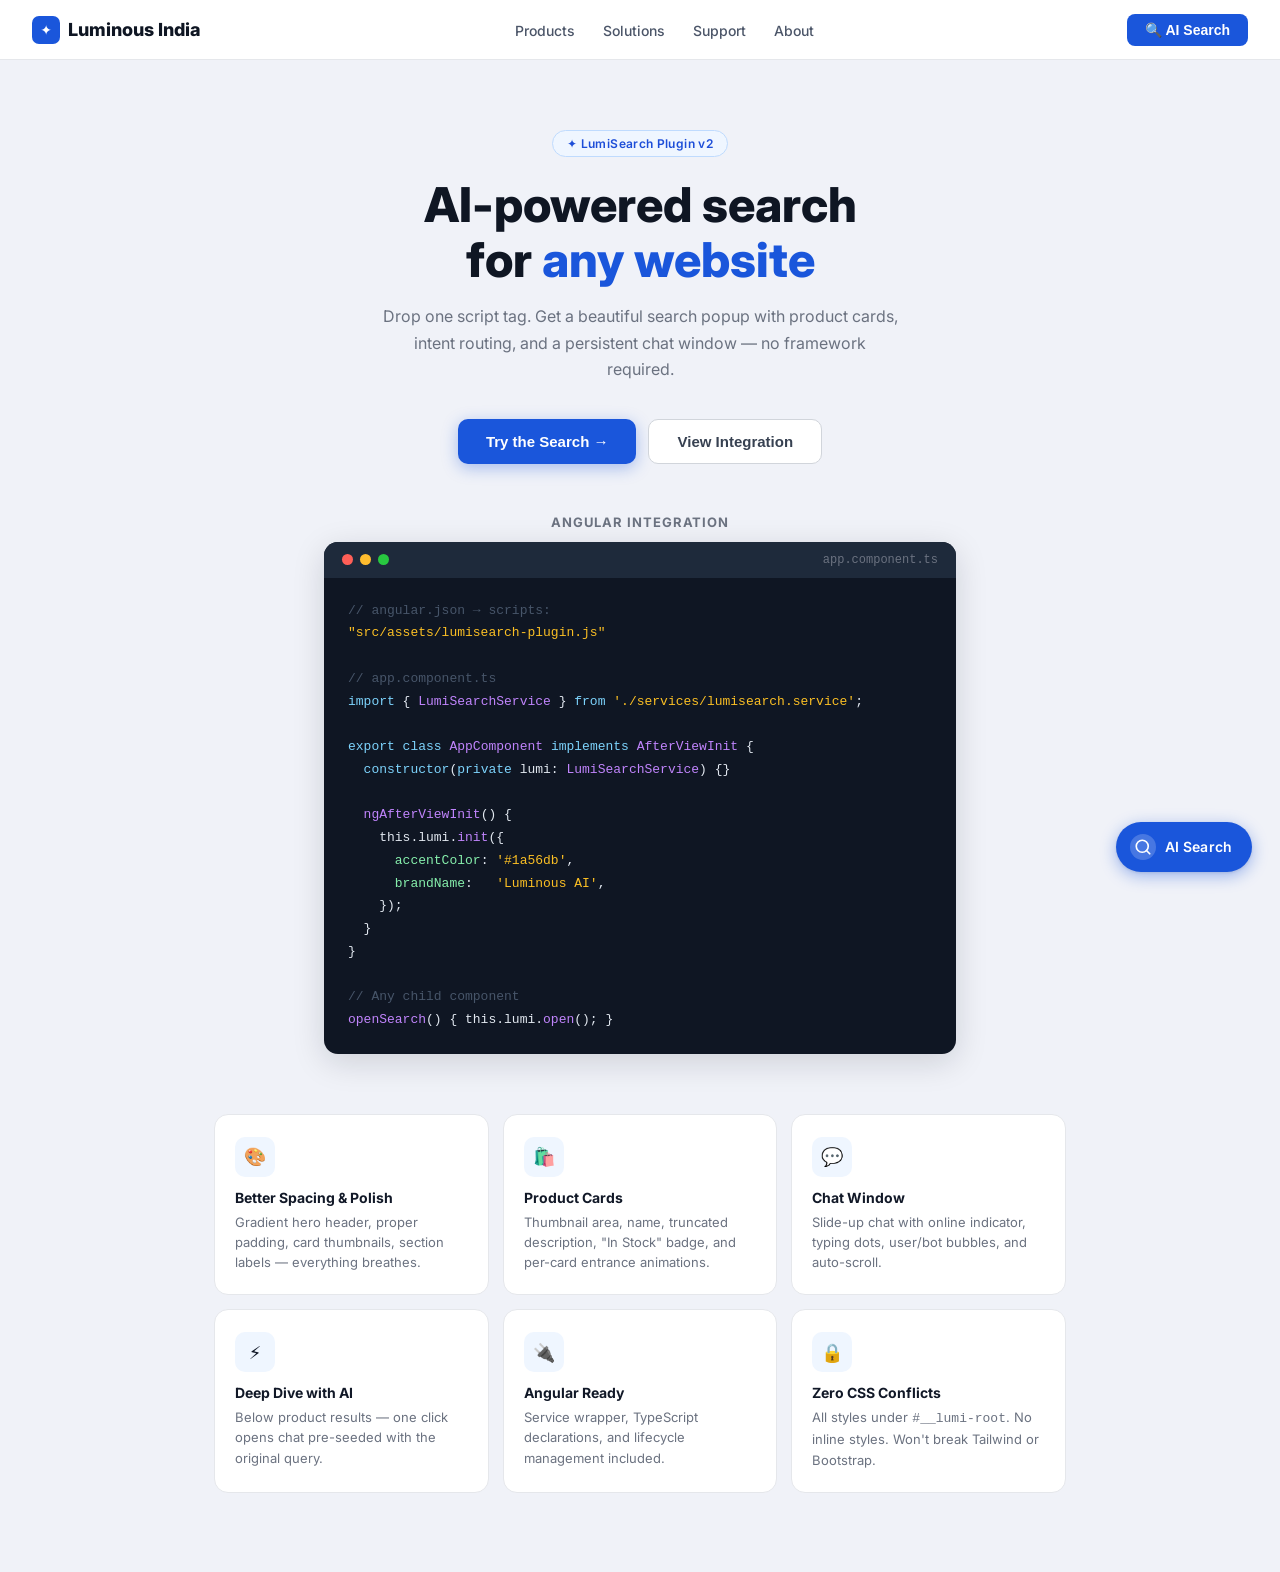
==== lumisearch-demo.html @ 0ca9f0e0 "Code Refector" ====
<!DOCTYPE html>
<html lang="en">

<head>
  <meta charset="UTF-8" />
  <meta name="viewport" content="width=device-width, initial-scale=1.0" />
  <title>LumiSearch Plugin — Demo</title>
  <link rel="preconnect" href="https://fonts.googleapis.com">
  <link href="https://fonts.googleapis.com/css2?family=Inter:wght@400;500;600;700;800&display=swap" rel="stylesheet">
  <style>
    *,
    *::before,
    *::after {
      box-sizing: border-box;
      margin: 0;
      padding: 0;
    }

    body {
      font-family: 'Inter', system-ui, sans-serif;
      background: #f0f2f8;
      color: #111827;
      min-height: 100vh;
    }

    /* Demo host page — simulates a real website */
    .site-nav {
      background: #fff;
      border-bottom: 1px solid #e5e7eb;
      padding: 0 32px;
      height: 60px;
      display: flex;
      align-items: center;
      justify-content: space-between;
      position: sticky;
      top: 0;
      z-index: 100;
    }

    .site-nav-logo {
      font-size: 18px;
      font-weight: 800;
      color: #0f1623;
      display: flex;
      align-items: center;
      gap: 8px;
    }

    .site-nav-logo span {
      width: 28px;
      height: 28px;
      background: #1a56db;
      border-radius: 7px;
      display: flex;
      align-items: center;
      justify-content: center;
      color: #fff;
      font-size: 14px;
    }

    .site-nav-links {
      display: flex;
      gap: 28px;
      list-style: none;
    }

    .site-nav-links a {
      text-decoration: none;
      font-size: 14px;
      font-weight: 500;
      color: #4b5568;
      transition: color 0.15s;
    }

    .site-nav-links a:hover {
      color: #1a56db;
    }

    .site-nav-btn {
      padding: 8px 18px;
      background: #1a56db;
      color: #fff;
      border: none;
      border-radius: 8px;
      font-size: 14px;
      font-weight: 600;
      cursor: pointer;
      transition: filter 0.15s;
    }

    .site-nav-btn:hover {
      filter: brightness(1.1);
    }

    .hero-section {
      max-width: 900px;
      margin: 70px auto 50px;
      padding: 0 24px;
      text-align: center;
    }

    .hero-tag {
      display: inline-flex;
      align-items: center;
      gap: 6px;
      background: #eff6ff;
      border: 1px solid #bfdbfe;
      color: #1d4ed8;
      border-radius: 99px;
      font-size: 12px;
      font-weight: 600;
      padding: 5px 14px;
      margin-bottom: 20px;
      letter-spacing: 0.03em;
    }

    .hero-title {
      font-size: clamp(2rem, 5vw, 3rem);
      font-weight: 800;
      line-height: 1.15;
      color: #0f1623;
      margin-bottom: 16px;
    }

    .hero-title em {
      font-style: normal;
      color: #1a56db;
    }

    .hero-sub {
      font-size: 16px;
      color: #6b7280;
      line-height: 1.65;
      max-width: 520px;
      margin: 0 auto 36px;
    }

    .hero-btns {
      display: flex;
      gap: 12px;
      justify-content: center;
      flex-wrap: wrap;
    }

    .btn-main {
      padding: 13px 28px;
      background: #1a56db;
      color: #fff;
      border: none;
      border-radius: 10px;
      font-size: 15px;
      font-weight: 700;
      cursor: pointer;
      box-shadow: 0 4px 16px rgba(26, 86, 219, 0.35);
      transition: transform 0.18s, box-shadow 0.18s;
    }

    .btn-main:hover {
      transform: translateY(-2px);
      box-shadow: 0 8px 24px rgba(26, 86, 219, 0.4);
    }

    .btn-ghost {
      padding: 13px 28px;
      background: #fff;
      color: #374151;
      border: 1.5px solid #d1d5db;
      border-radius: 10px;
      font-size: 15px;
      font-weight: 600;
      cursor: pointer;
      transition: border-color 0.15s;
    }

    .btn-ghost:hover {
      border-color: #1a56db;
      color: #1a56db;
    }

    /* Code snippet */
    .code-section {
      max-width: 680px;
      margin: 0 auto 60px;
      padding: 0 24px;
    }

    .code-title {
      font-size: 13px;
      font-weight: 700;
      color: #6b7280;
      text-transform: uppercase;
      letter-spacing: 0.07em;
      margin-bottom: 12px;
      text-align: center;
    }

    .code-wrap {
      background: #0f1623;
      border-radius: 14px;
      overflow: hidden;
      box-shadow: 0 8px 32px rgba(15, 22, 35, 0.15);
    }

    .code-bar {
      background: #1e2a3b;
      padding: 11px 18px;
      display: flex;
      align-items: center;
      gap: 7px;
    }

    .code-dot {
      width: 11px;
      height: 11px;
      border-radius: 50%;
    }

    .code-bar span {
      font-size: 12px;
      color: #6b7280;
      margin-left: auto;
      font-family: monospace;
    }

    pre {
      padding: 22px 24px;
      font-size: 13px;
      font-family: 'Fira Code', 'Consolas', monospace;
      line-height: 1.75;
      color: #e2e8f0;
      overflow-x: auto;
    }

    .c-tag {
      color: #7dd3fc;
    }

    .c-attr {
      color: #86efac;
    }

    .c-val {
      color: #fcd34d;
    }

    .c-fn {
      color: #c084fc;
    }

    .c-str {
      color: #fbbf24;
    }

    .c-dim {
      color: #475569;
    }

    /* Feature cards */
    .features {
      max-width: 900px;
      margin: 0 auto 80px;
      padding: 0 24px;
      display: grid;
      grid-template-columns: repeat(auto-fill, minmax(220px, 1fr));
      gap: 14px;
    }

    .feat {
      background: #fff;
      border: 1px solid #e5e7eb;
      border-radius: 14px;
      padding: 22px 20px;
    }

    .feat-icon {
      width: 40px;
      height: 40px;
      background: #eff6ff;
      border-radius: 10px;
      display: flex;
      align-items: center;
      justify-content: center;
      font-size: 18px;
      margin-bottom: 12px;
    }

    .feat h3 {
      font-size: 14px;
      font-weight: 700;
      margin-bottom: 6px;
    }

    .feat p {
      font-size: 13px;
      color: #6b7280;
      line-height: 1.55;
    }
  </style>
</head>

<body>

  <nav class="site-nav">
    <div class="site-nav-logo">
      <span>✦</span> Luminous India
    </div>
    <ul class="site-nav-links">
      <li><a href="#">Products</a></li>
      <li><a href="#">Solutions</a></li>
      <li><a href="#">Support</a></li>
      <li><a href="#">About</a></li>
    </ul>
    <button class="site-nav-btn" onclick="LumiSearch.open()">🔍 AI Search</button>
  </nav>

  <section class="hero-section">
    <div class="hero-tag">✦ LumiSearch Plugin v2</div>
    <h1 class="hero-title">
      AI-powered search<br>for <em>any website</em>
    </h1>
    <p class="hero-sub">
      Drop one script tag. Get a beautiful search popup with product cards,
      intent routing, and a persistent chat window — no framework required.
    </p>
    <div class="hero-btns">
      <button class="btn-main" onclick="LumiSearch.open()">Try the Search →</button>
      <button class="btn-ghost" onclick="window.scrollTo({top:400,behavior:'smooth'})">View Integration</button>
    </div>
  </section>

  <section class="code-section">
    <p class="code-title">Angular Integration</p>
    <div class="code-wrap">
      <div class="code-bar">
        <div class="code-dot" style="background:#ff5f57"></div>
        <div class="code-dot" style="background:#febc2e"></div>
        <div class="code-dot" style="background:#28c840"></div>
        <span>app.component.ts</span>
      </div>
      <pre><span class="c-dim">// angular.json → scripts:</span>
<span class="c-str">"src/assets/lumisearch-plugin.js"</span>

<span class="c-dim">// app.component.ts</span>
<span class="c-tag">import</span> { <span class="c-fn">LumiSearchService</span> } <span class="c-tag">from</span> <span class="c-str">'./services/lumisearch.service'</span>;

<span class="c-tag">export class</span> <span class="c-fn">AppComponent</span> <span class="c-tag">implements</span> <span class="c-fn">AfterViewInit</span> {
  <span class="c-tag">constructor</span>(<span class="c-tag">private</span> lumi: <span class="c-fn">LumiSearchService</span>) {}

  <span class="c-fn">ngAfterViewInit</span>() {
    this.lumi.<span class="c-fn">init</span>({
      <span class="c-attr">accentColor</span>: <span class="c-str">'#1a56db'</span>,
      <span class="c-attr">brandName</span>:   <span class="c-str">'Luminous AI'</span>,
    });
  }
}

<span class="c-dim">// Any child component</span>
<span class="c-fn">openSearch</span>() { this.lumi.<span class="c-fn">open</span>(); }</pre>
    </div>
  </section>

  <section class="features">
    <div class="feat">
      <div class="feat-icon">🎨</div>
      <h3>Better Spacing & Polish</h3>
      <p>Gradient hero header, proper padding, card thumbnails, section labels — everything breathes.</p>
    </div>
    <div class="feat">
      <div class="feat-icon">🛍️</div>
      <h3>Product Cards</h3>
      <p>Thumbnail area, name, truncated description, "In Stock" badge, and per-card entrance animations.</p>
    </div>
    <div class="feat">
      <div class="feat-icon">💬</div>
      <h3>Chat Window</h3>
      <p>Slide-up chat with online indicator, typing dots, user/bot bubbles, and auto-scroll.</p>
    </div>
    <div class="feat">
      <div class="feat-icon">⚡</div>
      <h3>Deep Dive with AI</h3>
      <p>Below product results — one click opens chat pre-seeded with the original query.</p>
    </div>
    <div class="feat">
      <div class="feat-icon">🔌</div>
      <h3>Angular Ready</h3>
      <p>Service wrapper, TypeScript declarations, and lifecycle management included.</p>
    </div>
    <div class="feat">
      <div class="feat-icon">🔒</div>
      <h3>Zero CSS Conflicts</h3>
      <p>All styles under <code>#__lumi-root</code>. No inline styles. Won't break Tailwind or Bootstrap.</p>
    </div>
  </section>

  <!-- ═══ PLUGIN — This is literally all you need on a real site ═══ -->
  <script src="lumisearch-plugin-fixed.js"></script>
  <script>
    LumiSearch.init({
      apiUrl: "https://designing-sequel-stingray.ngrok-free.dev/query",
      accentColor: "#1a56db",
      brandName: "Luminous AI",
      triggerLabel: "AI Search",
      logoText: "✦",
    });
  </script>

</body>

</html>
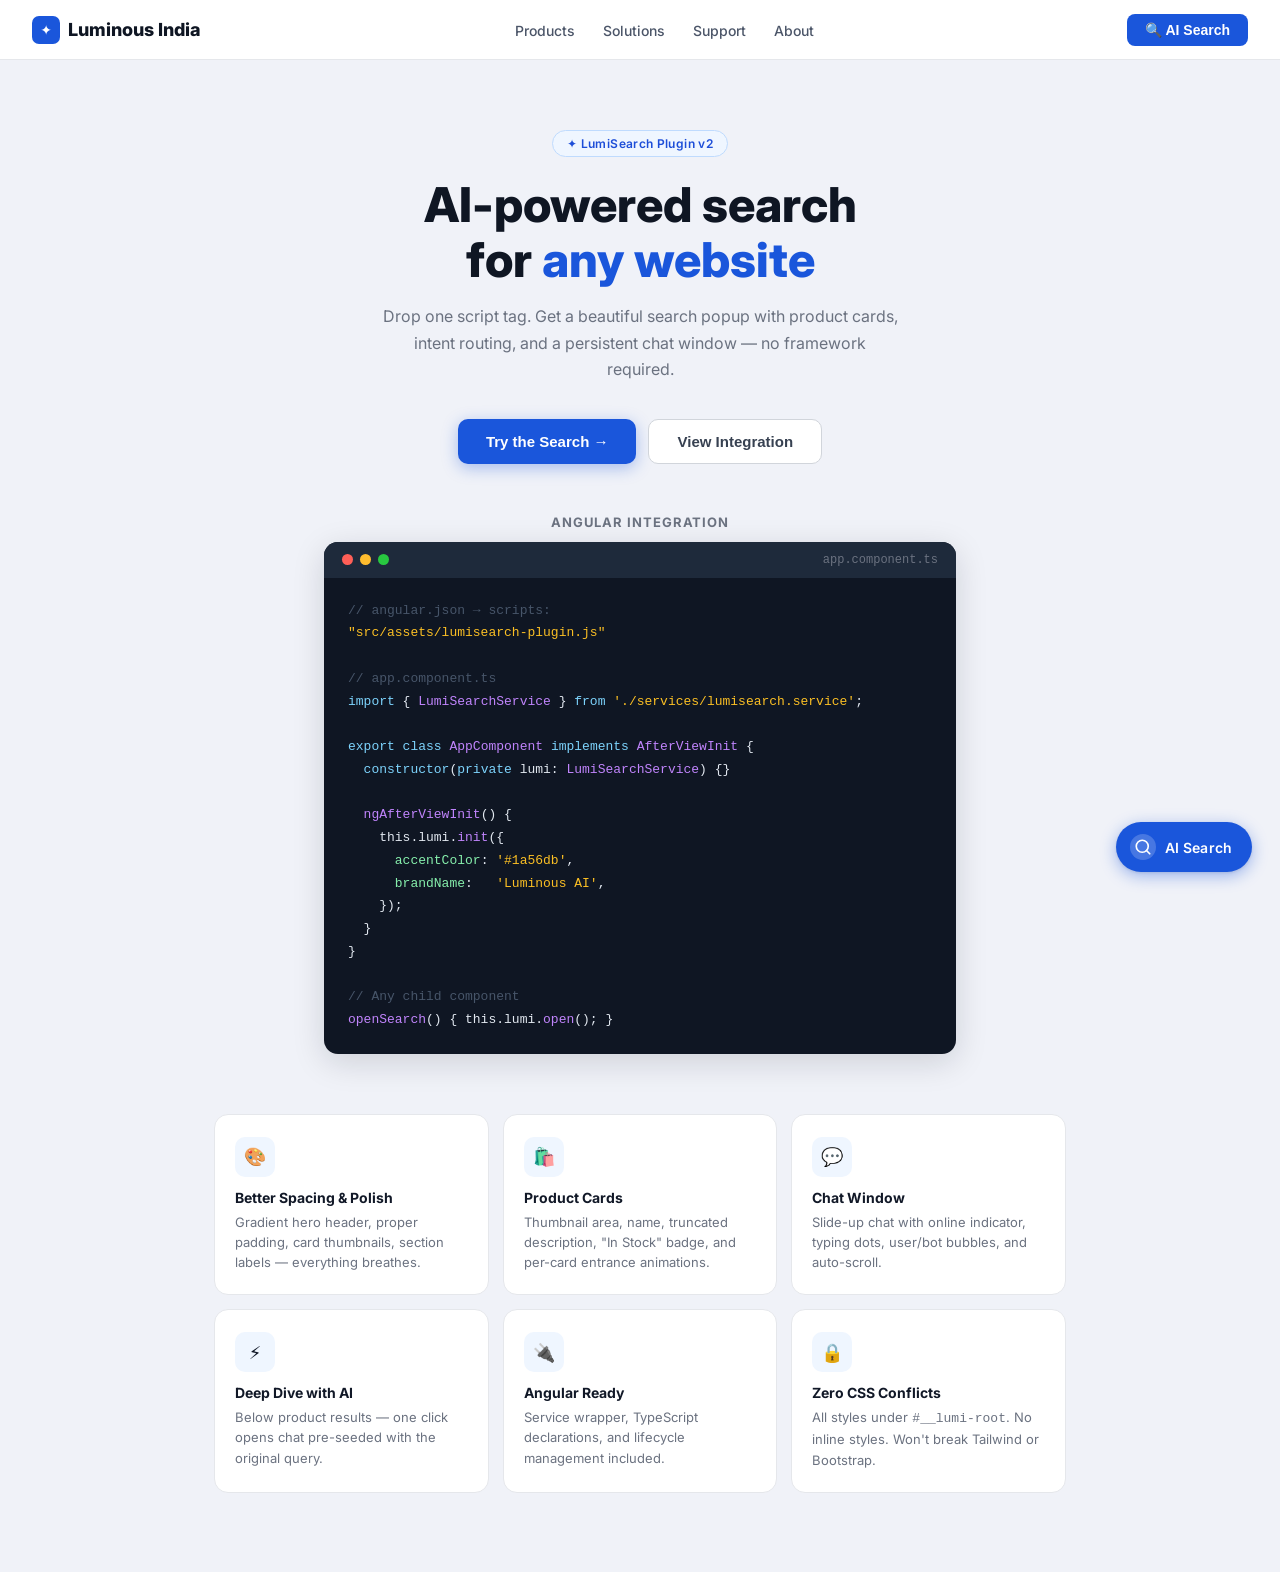
==== commit cef1602e: "v2" ====
--- a/lumisearch-demo.html
+++ b/lumisearch-demo.html
@@ -393,7 +393,7 @@
   </section>
 
   <!-- ═══ PLUGIN — This is literally all you need on a real site ═══ -->
-  <script src="lumisearch-plugin-fixed.js"></script>
+  <script src="lumisearch-plugin-v2-final.js"></script>
   <script>
     LumiSearch.init({
       apiUrl: "https://designing-sequel-stingray.ngrok-free.dev/query",
